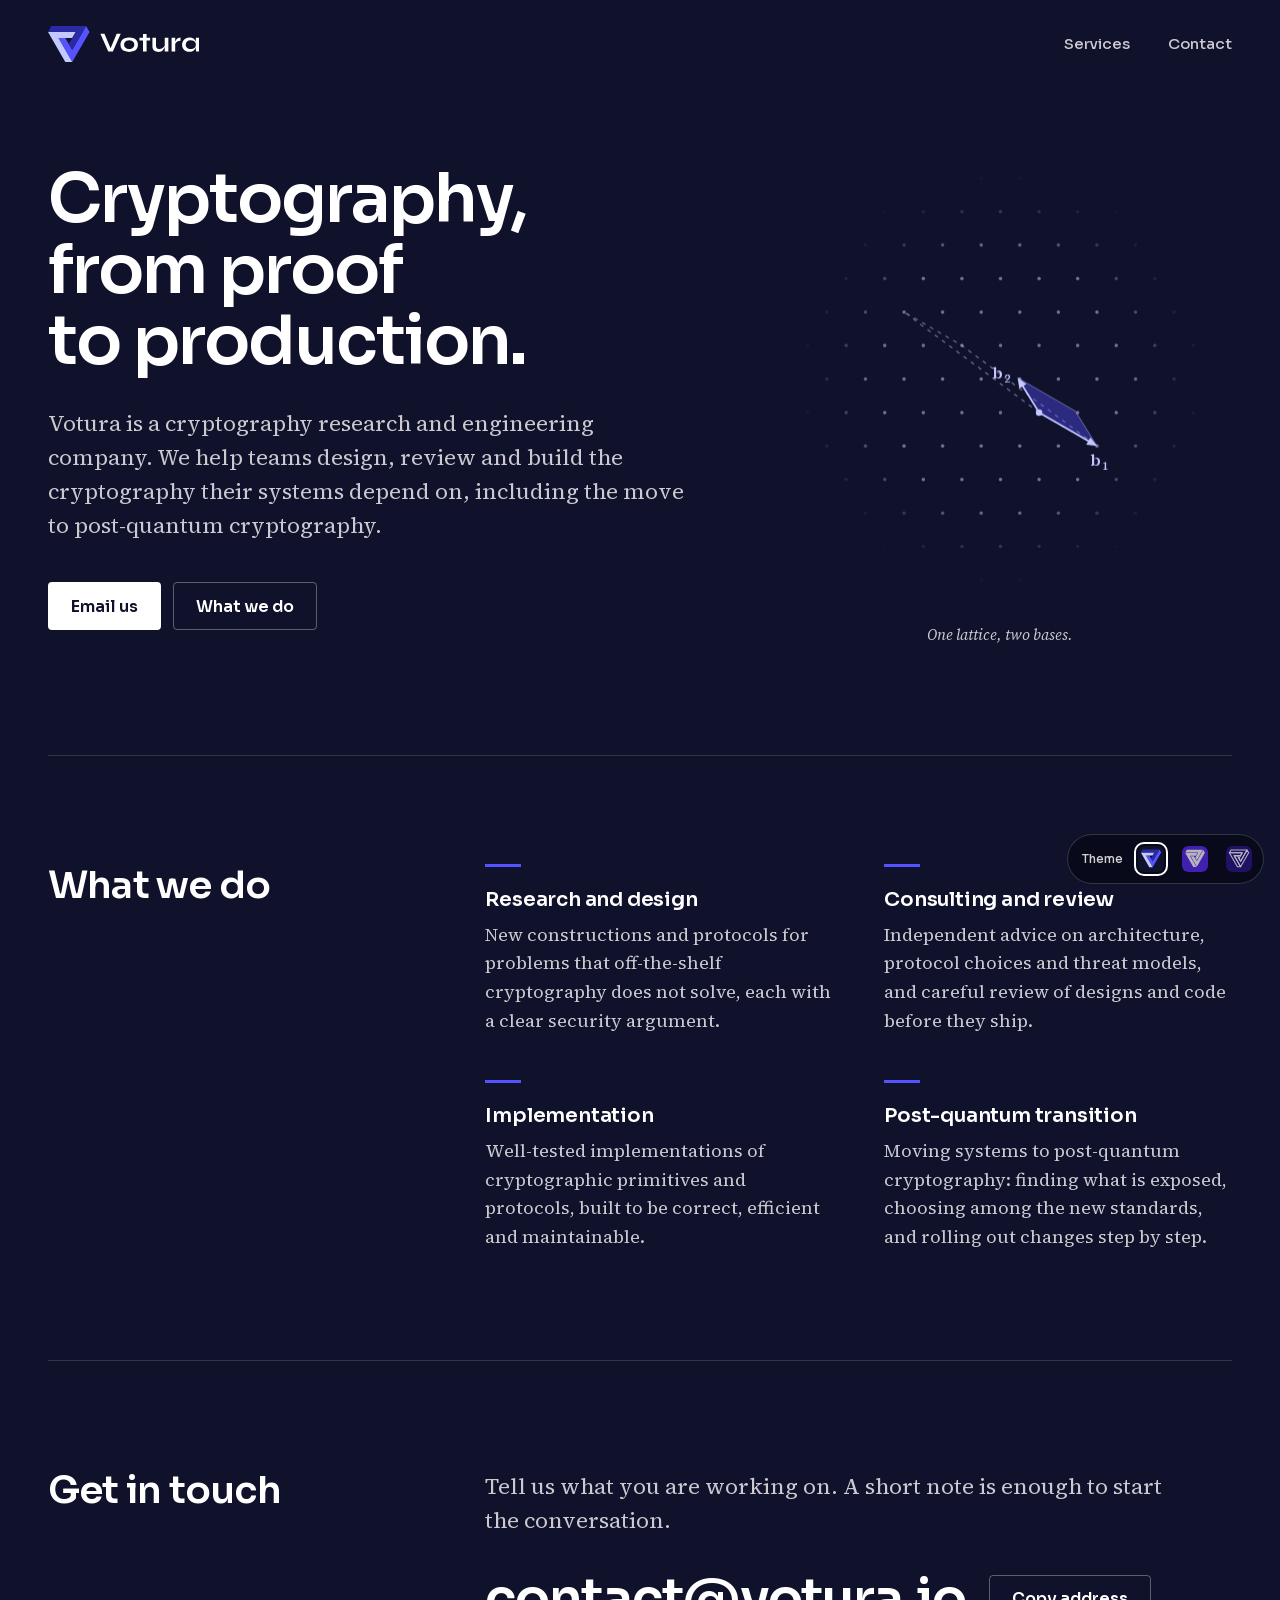
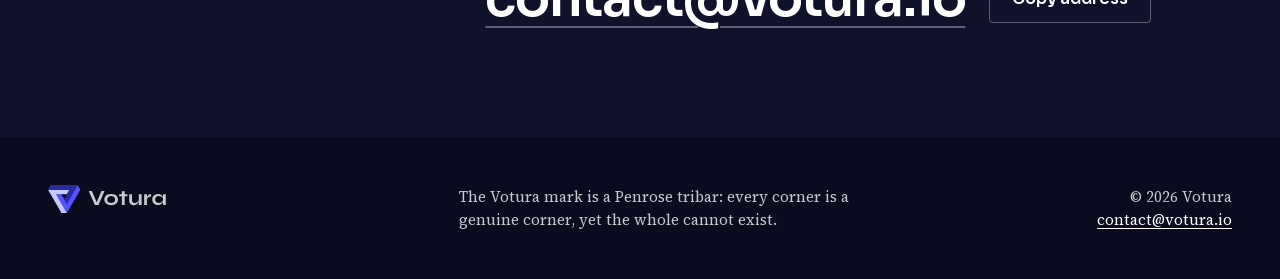
==== public/index.html @ b7c40e8f "Add the Votura website Static single-page site for votura.io: plain HTML, CSS and JavaScript with no" ====
<!doctype html>
<html lang="en" data-brand="tribar">
<head>
  <meta charset="utf-8">
  <meta name="viewport" content="width=device-width, initial-scale=1">
  <title>Votura | Cryptography research, consulting and engineering</title>
  <meta name="description" content="Votura is a cryptography research and engineering company. We help teams design, review and build the cryptography their systems depend on, including the move to post-quantum cryptography.">
  <link rel="canonical" href="https://votura.io/">
  <meta name="theme-color" content="#10112B">
  <meta name="color-scheme" content="dark">

  <link rel="icon" href="favicon.ico" sizes="32x32">
  <link rel="icon" href="favicon.svg" type="image/svg+xml">
  <link rel="apple-touch-icon" href="apple-touch-icon.png">
  <link rel="manifest" href="site.webmanifest">

  <link rel="preload" href="assets/fonts/sora-latin.woff2" as="font" type="font/woff2" crossorigin>
  <link rel="preload" href="assets/fonts/source-serif-4-latin.woff2" as="font" type="font/woff2" crossorigin>
  <link rel="stylesheet" href="assets/css/style.css">
  <noscript><link rel="stylesheet" href="assets/css/noscript.css"></noscript>
  <script src="assets/js/theme.js"></script>
  <script src="assets/js/main.js" defer></script>

  <meta property="og:type" content="website">
  <meta property="og:site_name" content="Votura">
  <meta property="og:url" content="https://votura.io/">
  <meta property="og:title" content="Votura: cryptography, from proof to production">
  <meta property="og:description" content="Votura is a cryptography research and engineering company. We help teams design, review and build the cryptography their systems depend on.">
  <meta property="og:image" content="https://votura.io/og-image.png">
  <meta property="og:image:width" content="1200">
  <meta property="og:image:height" content="630">
  <meta property="og:image:alt" content="The Votura logo and the line: Cryptography, from proof to production.">
  <meta name="twitter:card" content="summary_large_image">

  <script type="application/ld+json">
  {
    "@context": "https://schema.org",
    "@type": "Organization",
    "name": "Votura",
    "url": "https://votura.io/",
    "logo": "https://votura.io/icon-512.png",
    "email": "contact@votura.io",
    "description": "Cryptography research, consulting and engineering."
  }
  </script>
</head>
<body>
  <a class="skip-link" href="#main">Skip to content</a>

  <header class="site-header">
    <div class="wrap">
      <a class="brand" href="./" aria-label="Votura, home">
        <svg class="lockup" viewBox="4 4 841.56 200" aria-hidden="true"><g class="mark mark--blueprint" transform="translate(7.671 7.671) scale(2.22463)" fill="none" stroke="currentColor" stroke-width="3.3" stroke-linejoin="round" display="none"><path d="M100 14.43L58.33 86.6L25 28.87L41.67 28.87L58.33 57.74L91.67 0Z"/><path d="M58.33 86.6L41.67 86.6L0 14.43L66.67 14.43L58.33 28.87L25 28.87Z"/><path d="M91.67 0L58.33 57.74L50 43.3L66.67 14.43L0 14.43L8.33 0Z"/></g><g class="mark mark--monolith" transform="translate(4 4) scale(2.3094)" fill="currentColor" display="none"><path d="M98.61 15.62L59.02 84.2L29.13 32.43L44.39 32.43L59.02 57.77L90.98 2.4Z"/><path d="M56.94 85.4L41.68 85.4L2.08 16.82L61.86 16.82L54.23 30.03L24.97 30.03Z"/><path d="M88.91 1.2L59.02 52.97L51.39 39.75L66.01 14.42L2.08 14.42L9.71 1.2Z"/></g><g class="mark mark--tribar" transform="translate(4 4) scale(2.3094)"><path class="t1" fill="#5552FF" d="M100 14.43L58.33 86.6L25 28.87L41.67 28.87L58.33 57.74L91.67 0Z"/><path class="t2" fill="#C3C8FF" d="M58.33 86.6L41.67 86.6L0 14.43L66.67 14.43L58.33 28.87L25 28.87Z"/><path class="t3" fill="#2B2AA6" d="M91.67 0L58.33 57.74L50 43.3L66.67 14.43L0 14.43L8.33 0Z"/></g><path class="wordmark" transform="translate(291.863 146)" fill="currentColor" d="M47.08 0 3.08 -99.54H25.69L63.38 -9.69H56.31L93.85 -99.54H116.15L72.62 0ZM163.38 1.85Q148.92 1.85 137.92 -2.77Q126.92 -7.38 120.77 -16.23Q114.62 -25.08 114.62 -38Q114.62 -50.92 120.77 -59.92Q126.92 -68.92 137.92 -73.54Q148.92 -78.15 163.38 -78.15Q177.85 -78.15 188.69 -73.54Q199.54 -68.92 205.69 -59.92Q211.85 -50.92 211.85 -38Q211.85 -25.08 205.69 -16.23Q199.54 -7.38 188.69 -2.77Q177.85 1.85 163.38 1.85ZM163.38 -13.54Q171.38 -13.54 177.77 -16.38Q184.15 -19.23 187.85 -24.69Q191.54 -30.15 191.54 -38Q191.54 -45.85 187.85 -51.46Q184.15 -57.08 177.85 -60Q171.54 -62.92 163.38 -62.92Q155.38 -62.92 148.92 -60Q142.46 -57.08 138.69 -51.54Q134.92 -46 134.92 -38Q134.92 -30.15 138.62 -24.69Q142.31 -19.23 148.77 -16.38Q155.23 -13.54 163.38 -13.54ZM220.15 -76.46H279.54V-60.92H220.15ZM239.85 -97.38H259.85V0H239.85ZM380.77 0H360.77V-76.46H380.77ZM361.85 -36.77 362 -31.54Q361.69 -29.38 360.46 -25.31Q359.23 -21.23 356.69 -16.62Q354.15 -12 350.15 -7.77Q346.15 -3.54 340.31 -0.85Q334.46 1.85 326.46 1.85Q320.15 1.85 314.08 0.31Q308 -1.23 303.08 -4.85Q298.15 -8.46 295.23 -14.62Q292.31 -20.77 292.31 -30.15V-76.46H312.31V-33.54Q312.31 -26.15 314.69 -21.92Q317.08 -17.69 321.69 -16Q326.31 -14.31 332.62 -14.31Q340.92 -14.31 346.92 -17.92Q352.92 -21.54 356.69 -26.77Q360.46 -32 361.85 -36.77ZM398.92 -76.46H418.92V0H398.92ZM448.31 -60Q439.69 -60 433.38 -56.69Q427.08 -53.38 423.23 -48.62Q419.38 -43.85 417.85 -39.38L417.69 -47.85Q417.85 -49.69 418.92 -53.31Q420 -56.92 422.15 -61.15Q424.31 -65.38 427.85 -69.31Q431.38 -73.23 436.46 -75.69Q441.54 -78.15 448.31 -78.15ZM497.85 1.69Q486.46 1.69 477.15 -3.31Q467.85 -8.31 462.38 -17.31Q456.92 -26.31 456.92 -38.15Q456.92 -50.31 462.46 -59.23Q468 -68.15 477.46 -73.15Q486.92 -78.15 498.92 -78.15Q512.15 -78.15 520.23 -72.85Q528.31 -67.54 532 -58.46Q535.69 -49.38 535.69 -38.15Q535.69 -31.38 533.54 -24.38Q531.38 -17.38 526.92 -11.46Q522.46 -5.54 515.23 -1.92Q508 1.69 497.85 1.69ZM504.31 -13.69Q513.38 -13.69 520 -16.77Q526.62 -19.85 530.15 -25.38Q533.69 -30.92 533.69 -38.15Q533.69 -46 530.08 -51.46Q526.46 -56.92 519.92 -59.77Q513.38 -62.62 504.31 -62.62Q491.54 -62.62 484.46 -55.92Q477.38 -49.23 477.38 -38.15Q477.38 -30.77 480.77 -25.31Q484.15 -19.85 490.23 -16.77Q496.31 -13.69 504.31 -13.69ZM533.69 -76.46H553.69V0H535.08Q535.08 0 534.69 -3Q534.31 -6 534 -10.62Q533.69 -15.23 533.69 -19.69Z"/></svg>
      </a>
      <nav class="site-nav" aria-label="Main">
        <ul>
          <li class="optional"><a href="#services">Services</a></li>
          <li><a href="#contact">Contact</a></li>
        </ul>
      </nav>
    </div>
  </header>

  <main id="main">
    <section class="hero" aria-labelledby="hero-title">
      <div class="wrap">
        <div class="hero-copy">
          <h1 id="hero-title">Cryptography, from proof to production.</h1>
          <p class="lead">Votura is a cryptography research and engineering company. We help teams design, review and build the cryptography their systems depend on, including the move to post-quantum cryptography.</p>
          <p class="actions">
            <a class="button button-solid" href="mailto:contact@votura.io">Email us</a>
            <a class="button button-outline" href="#services">What we do</a>
          </p>
        </div>

        <figure class="lattice-figure">
          <div class="lattice-frame">
            <canvas id="lattice" width="480" height="480" role="img" aria-label="A field of lattice points. A long, skewed pair of basis vectors is reduced step by step to a short pair that generates the same lattice."></canvas>
          </div>
          <figcaption>One lattice, two bases.</figcaption>
        </figure>
      </div>
    </section>

    <section class="section" id="services" aria-labelledby="services-title">
      <div class="wrap">
        <h2 id="services-title">What we do</h2>
        <ul class="card-list">
          <li>
            <h3>Research and design</h3>
            <p>New constructions and protocols for problems that off-the-shelf cryptography does not solve, each with a clear security argument.</p>
          </li>
          <li>
            <h3>Consulting and review</h3>
            <p>Independent advice on architecture, protocol choices and threat models, and careful review of designs and code before they ship.</p>
          </li>
          <li>
            <h3>Implementation</h3>
            <p>Well-tested implementations of cryptographic primitives and protocols, built to be correct, efficient and maintainable.</p>
          </li>
          <li>
            <h3>Post-quantum transition</h3>
            <p>Moving systems to post-quantum cryptography: finding what is exposed, choosing among the new standards, and rolling out changes step by step.</p>
          </li>
        </ul>
      </div>
    </section>

    <section class="section" id="contact" aria-labelledby="contact-title">
      <div class="wrap">
        <h2 id="contact-title">Get in touch</h2>
        <div>
          <p class="contact-lead">Tell us what you are working on. A short note is enough to start the conversation.</p>
          <p class="contact-line">
            <a class="email" href="mailto:contact@votura.io">contact@votura.io</a>
            <button type="button" class="button button-outline copy" data-copy="contact@votura.io" hidden>Copy address</button>
          </p>
          <p class="visually-hidden" role="status" data-copy-status></p>
        </div>
      </div>
    </section>
  </main>

  <footer class="site-footer">
    <div class="wrap">
      <a class="brand" href="#top" aria-label="Votura, back to top">
        <svg class="lockup" viewBox="4 4 841.56 200" aria-hidden="true"><g class="mark mark--blueprint" transform="translate(7.671 7.671) scale(2.22463)" fill="none" stroke="currentColor" stroke-width="3.3" stroke-linejoin="round" display="none"><path d="M100 14.43L58.33 86.6L25 28.87L41.67 28.87L58.33 57.74L91.67 0Z"/><path d="M58.33 86.6L41.67 86.6L0 14.43L66.67 14.43L58.33 28.87L25 28.87Z"/><path d="M91.67 0L58.33 57.74L50 43.3L66.67 14.43L0 14.43L8.33 0Z"/></g><g class="mark mark--monolith" transform="translate(4 4) scale(2.3094)" fill="currentColor" display="none"><path d="M98.61 15.62L59.02 84.2L29.13 32.43L44.39 32.43L59.02 57.77L90.98 2.4Z"/><path d="M56.94 85.4L41.68 85.4L2.08 16.82L61.86 16.82L54.23 30.03L24.97 30.03Z"/><path d="M88.91 1.2L59.02 52.97L51.39 39.75L66.01 14.42L2.08 14.42L9.71 1.2Z"/></g><g class="mark mark--tribar" transform="translate(4 4) scale(2.3094)"><path class="t1" fill="#5552FF" d="M100 14.43L58.33 86.6L25 28.87L41.67 28.87L58.33 57.74L91.67 0Z"/><path class="t2" fill="#C3C8FF" d="M58.33 86.6L41.67 86.6L0 14.43L66.67 14.43L58.33 28.87L25 28.87Z"/><path class="t3" fill="#2B2AA6" d="M91.67 0L58.33 57.74L50 43.3L66.67 14.43L0 14.43L8.33 0Z"/></g><path class="wordmark" transform="translate(291.863 146)" fill="currentColor" d="M47.08 0 3.08 -99.54H25.69L63.38 -9.69H56.31L93.85 -99.54H116.15L72.62 0ZM163.38 1.85Q148.92 1.85 137.92 -2.77Q126.92 -7.38 120.77 -16.23Q114.62 -25.08 114.62 -38Q114.62 -50.92 120.77 -59.92Q126.92 -68.92 137.92 -73.54Q148.92 -78.15 163.38 -78.15Q177.85 -78.15 188.69 -73.54Q199.54 -68.92 205.69 -59.92Q211.85 -50.92 211.85 -38Q211.85 -25.08 205.69 -16.23Q199.54 -7.38 188.69 -2.77Q177.85 1.85 163.38 1.85ZM163.38 -13.54Q171.38 -13.54 177.77 -16.38Q184.15 -19.23 187.85 -24.69Q191.54 -30.15 191.54 -38Q191.54 -45.85 187.85 -51.46Q184.15 -57.08 177.85 -60Q171.54 -62.92 163.38 -62.92Q155.38 -62.92 148.92 -60Q142.46 -57.08 138.69 -51.54Q134.92 -46 134.92 -38Q134.92 -30.15 138.62 -24.69Q142.31 -19.23 148.77 -16.38Q155.23 -13.54 163.38 -13.54ZM220.15 -76.46H279.54V-60.92H220.15ZM239.85 -97.38H259.85V0H239.85ZM380.77 0H360.77V-76.46H380.77ZM361.85 -36.77 362 -31.54Q361.69 -29.38 360.46 -25.31Q359.23 -21.23 356.69 -16.62Q354.15 -12 350.15 -7.77Q346.15 -3.54 340.31 -0.85Q334.46 1.85 326.46 1.85Q320.15 1.85 314.08 0.31Q308 -1.23 303.08 -4.85Q298.15 -8.46 295.23 -14.62Q292.31 -20.77 292.31 -30.15V-76.46H312.31V-33.54Q312.31 -26.15 314.69 -21.92Q317.08 -17.69 321.69 -16Q326.31 -14.31 332.62 -14.31Q340.92 -14.31 346.92 -17.92Q352.92 -21.54 356.69 -26.77Q360.46 -32 361.85 -36.77ZM398.92 -76.46H418.92V0H398.92ZM448.31 -60Q439.69 -60 433.38 -56.69Q427.08 -53.38 423.23 -48.62Q419.38 -43.85 417.85 -39.38L417.69 -47.85Q417.85 -49.69 418.92 -53.31Q420 -56.92 422.15 -61.15Q424.31 -65.38 427.85 -69.31Q431.38 -73.23 436.46 -75.69Q441.54 -78.15 448.31 -78.15ZM497.85 1.69Q486.46 1.69 477.15 -3.31Q467.85 -8.31 462.38 -17.31Q456.92 -26.31 456.92 -38.15Q456.92 -50.31 462.46 -59.23Q468 -68.15 477.46 -73.15Q486.92 -78.15 498.92 -78.15Q512.15 -78.15 520.23 -72.85Q528.31 -67.54 532 -58.46Q535.69 -49.38 535.69 -38.15Q535.69 -31.38 533.54 -24.38Q531.38 -17.38 526.92 -11.46Q522.46 -5.54 515.23 -1.92Q508 1.69 497.85 1.69ZM504.31 -13.69Q513.38 -13.69 520 -16.77Q526.62 -19.85 530.15 -25.38Q533.69 -30.92 533.69 -38.15Q533.69 -46 530.08 -51.46Q526.46 -56.92 519.92 -59.77Q513.38 -62.62 504.31 -62.62Q491.54 -62.62 484.46 -55.92Q477.38 -49.23 477.38 -38.15Q477.38 -30.77 480.77 -25.31Q484.15 -19.85 490.23 -16.77Q496.31 -13.69 504.31 -13.69ZM533.69 -76.46H553.69V0H535.08Q535.08 0 534.69 -3Q534.31 -6 534 -10.62Q533.69 -15.23 533.69 -19.69Z"/></svg>
      </a>
      <p>The Votura mark is a Penrose tribar: every corner is a genuine corner, yet the whole cannot exist.</p>
      <p class="footer-meta">© <span data-year>2026</span> Votura<br><a href="mailto:contact@votura.io">contact@votura.io</a></p>
    </div>
  </footer>

  <!-- Theme switcher: delete this block once the logo is final (see README). -->
  <div class="theme-switcher" role="group" aria-labelledby="theme-label" data-theme-switcher hidden>
    <span class="theme-label" id="theme-label">Theme</span>
    <button type="button" data-theme="tribar" aria-pressed="true" title="Tribar"><img src="assets/img/themes/tribar.svg" alt="" width="28" height="28"><span class="visually-hidden">Tribar</span></button>
    <button type="button" data-theme="monolith" aria-pressed="false" title="Monolith"><img src="assets/img/themes/monolith.svg" alt="" width="28" height="28"><span class="visually-hidden">Monolith</span></button>
    <button type="button" data-theme="blueprint" aria-pressed="false" title="Blueprint"><img src="assets/img/themes/blueprint.svg" alt="" width="28" height="28"><span class="visually-hidden">Blueprint</span></button>
  </div>
</body>
</html>
---- public/assets/css/style.css ----
/* ==========================================================================
   Votura: site styles

   The theme comes from data-brand on <html>: "tribar" (default), "monolith"
   or "blueprint". A theme swaps the logo mark and the color tokens below;
   layout and type are shared.
   ========================================================================== */

/* Fonts: self-hosted, SIL Open Font License 1.1 (see assets/fonts/OFL-*.txt) */
@font-face {
  font-family: "Sora";
  font-style: normal;
  font-weight: 100 800;
  font-display: swap;
  src: url("../fonts/sora-latin.woff2") format("woff2");
  unicode-range: U+0000-00FF, U+0131, U+0152-0153, U+02BB-02BC, U+02C6, U+02DA, U+02DC, U+0304, U+0308, U+0329, U+2000-206F, U+20AC, U+2122, U+2191, U+2193, U+2212, U+2215, U+FEFF, U+FFFD;
}
@font-face {
  font-family: "Sora";
  font-style: normal;
  font-weight: 100 800;
  font-display: swap;
  src: url("../fonts/sora-latin-ext.woff2") format("woff2");
  unicode-range: U+0100-02BA, U+02BD-02C5, U+02C7-02CC, U+02CE-02D7, U+02DD-02FF, U+0304, U+0308, U+0329, U+1D00-1DBF, U+1E00-1E9F, U+1EF2-1EFF, U+2020, U+20A0-20AB, U+20AD-20C4, U+2113, U+2C60-2C7F, U+A720-A7FF;
}
@font-face {
  font-family: "Source Serif 4";
  font-style: normal;
  font-weight: 400 600;
  font-display: swap;
  src: url("../fonts/source-serif-4-latin.woff2") format("woff2");
  unicode-range: U+0000-00FF, U+0131, U+0152-0153, U+02BB-02BC, U+02C6, U+02DA, U+02DC, U+0304, U+0308, U+0329, U+2000-206F, U+20AC, U+2122, U+2191, U+2193, U+2212, U+2215, U+FEFF, U+FFFD;
}
@font-face {
  font-family: "Source Serif 4";
  font-style: normal;
  font-weight: 400 600;
  font-display: swap;
  src: url("../fonts/source-serif-4-latin-ext.woff2") format("woff2");
  unicode-range: U+0100-02BA, U+02BD-02C5, U+02C7-02CC, U+02CE-02D7, U+02DD-02FF, U+0304, U+0308, U+0329, U+1D00-1DBF, U+1E00-1E9F, U+1EF2-1EFF, U+2020, U+20A0-20AB, U+20AD-20C4, U+2113, U+2C60-2C7F, U+A720-A7FF;
}
@font-face {
  font-family: "Source Serif 4";
  font-style: italic;
  font-weight: 400;
  font-display: swap;
  src: url("../fonts/source-serif-4-italic-latin.woff2") format("woff2");
  unicode-range: U+0000-00FF, U+0131, U+0152-0153, U+02BB-02BC, U+02C6, U+02DA, U+02DC, U+0304, U+0308, U+0329, U+2000-206F, U+20AC, U+2122, U+2191, U+2193, U+2212, U+2215, U+FEFF, U+FFFD;
}
@font-face {
  font-family: "Source Serif 4";
  font-style: italic;
  font-weight: 400;
  font-display: swap;
  src: url("../fonts/source-serif-4-italic-latin-ext.woff2") format("woff2");
  unicode-range: U+0100-02BA, U+02BD-02C5, U+02C7-02CC, U+02CE-02D7, U+02DD-02FF, U+0304, U+0308, U+0329, U+1D00-1DBF, U+1E00-1E9F, U+1EF2-1EFF, U+2020, U+20A0-20AB, U+20AD-20C4, U+2113, U+2C60-2C7F, U+A720-A7FF;
}

/* --------------------------------------------------------------------------
   Tokens
   -------------------------------------------------------------------------- */

/* Tribar (logo B): three-tone mark on midnight blue. The default theme. */
:root {
  --field: #10112B;
  --field-deep: #0A0B1E;
  --on-field: #FFFFFF;
  --on-field-muted: rgb(255 255 255 / 0.78);
  --rule: rgb(255 255 255 / 0.14);
  --control-line: rgb(255 255 255 / 0.32);
  --accent: #5552FF;
  --highlight: #C3C8FF;

  --tri-1: #5552FF;
  --tri-2: #C3C8FF;
  --tri-3: #2B2AA6;

  /* Figure colors, read by main.js */
  --fig-point: rgb(195 200 255 / 0.55);
  --fig-vector: #C3C8FF;
  --fig-fill: rgb(85 82 255 / 0.4);
  --fig-ghost: rgb(195 200 255 / 0.5);

  --font-display: "Sora", ui-sans-serif, system-ui, -apple-system, "Segoe UI", sans-serif;
  --font-text: "Source Serif 4", ui-serif, Georgia, Cambria, "Times New Roman", serif;

  --wrap: 75rem;
  --gutter: clamp(1rem, 4vw, 3rem);
  --section-space: clamp(4rem, 2.75rem + 5vw, 7rem);
  --radius: 4px;
}

/* Monolith (logo D): solid white mark on violet. */
:root[data-brand="monolith"] {
  --field: #5A2BF0;
  --field-deep: #4520C9;
  --on-field-muted: rgb(255 255 255 / 0.88);
  --rule: rgb(255 255 255 / 0.24);
  --control-line: rgb(255 255 255 / 0.5);
  --accent: #FFFFFF;
  --highlight: #DCD1FF;
  --fig-point: rgb(255 255 255 / 0.6);
  --fig-vector: #FFFFFF;
  --fig-fill: rgb(255 255 255 / 0.2);
  --fig-ghost: rgb(255 255 255 / 0.6);
}

/* Blueprint (logo E): white line mark on deep indigo. */
:root[data-brand="blueprint"] {
  --field: #2B1585;
  --field-deep: #1F0F66;
  --on-field-muted: rgb(255 255 255 / 0.8);
  --rule: rgb(255 255 255 / 0.16);
  --control-line: rgb(255 255 255 / 0.34);
  --accent: #B9A8FF;
  --highlight: #B9A8FF;
  --fig-point: rgb(255 255 255 / 0.55);
  --fig-vector: #FFFFFF;
  --fig-fill: rgb(185 168 255 / 0.26);
  --fig-ghost: rgb(255 255 255 / 0.5);
}

/* --------------------------------------------------------------------------
   Base
   -------------------------------------------------------------------------- */

*,
*::before,
*::after {
  box-sizing: border-box;
}

html {
  background: var(--field);
  -webkit-text-size-adjust: 100%;
  text-size-adjust: 100%;
}

@media (prefers-reduced-motion: no-preference) {
  html {
    scroll-behavior: smooth;
  }
}

body {
  margin: 0;
  background: var(--field);
  color: var(--on-field);
  font-family: var(--font-text);
  font-size: 1.125rem;
  line-height: 1.6;
  font-kerning: normal;
  text-rendering: optimizeLegibility;
  -webkit-font-smoothing: antialiased;
  -moz-osx-font-smoothing: grayscale;
  transition: background-color 250ms ease;
}

svg,
canvas,
img {
  display: block;
  max-width: 100%;
}

a {
  color: var(--on-field);
  text-decoration-thickness: 1px;
  text-underline-offset: 0.18em;
}

a:hover {
  text-decoration-thickness: 2px;
}

::selection {
  background: var(--highlight);
  color: var(--field);
}

:focus-visible {
  outline: 2px solid var(--on-field);
  outline-offset: 3px;
}

.wrap {
  width: min(100% - 2 * var(--gutter), var(--wrap));
  margin-inline: auto;
}

.visually-hidden {
  position: absolute !important;
  width: 1px;
  height: 1px;
  margin: -1px;
  padding: 0;
  overflow: hidden;
  clip-path: inset(50%);
  white-space: nowrap;
  border: 0;
}

.skip-link {
  position: absolute;
  top: 0.75rem;
  left: var(--gutter);
  z-index: 30;
  padding: 0.625rem 1rem;
  border-radius: var(--radius);
  background: var(--on-field);
  color: var(--field);
  font-family: var(--font-display);
  font-size: 0.9375rem;
  font-weight: 600;
  transform: translateY(-200%);
}

.skip-link:focus {
  transform: none;
}

/* --------------------------------------------------------------------------
   Logo lockup (inline SVG with all three marks; CSS shows the active one)
   -------------------------------------------------------------------------- */

.lockup .mark {
  display: none;
}

:root:not([data-brand]) .lockup .mark--tribar,
:root[data-brand="tribar"] .lockup .mark--tribar,
:root[data-brand="monolith"] .lockup .mark--monolith,
:root[data-brand="blueprint"] .lockup .mark--blueprint {
  display: inline;
}

.mark--blueprint path {
  fill: none;
  stroke: currentColor;
  stroke-width: 3.3;
  stroke-linejoin: round;
}

.mark--monolith path,
.lockup .wordmark {
  fill: currentColor;
}

.mark--tribar .t1 { fill: var(--tri-1); }
.mark--tribar .t2 { fill: var(--tri-2); }
.mark--tribar .t3 { fill: var(--tri-3); }

/* --------------------------------------------------------------------------
   Header
   -------------------------------------------------------------------------- */

.site-header .wrap {
  display: flex;
  align-items: center;
  justify-content: space-between;
  gap: 1.5rem;
  min-height: 5.5rem;
}

.brand {
  display: inline-flex;
  padding-block: 0.5rem;
  border-radius: var(--radius);
  color: inherit;
}

.brand .lockup {
  width: auto;
  height: 2.25rem;
}

.site-nav ul {
  display: flex;
  gap: clamp(1.25rem, 3vw, 2.5rem);
  margin: 0;
  padding: 0;
  list-style: none;
}

.site-nav a {
  display: inline-block;
  padding-block: 0.75rem;
  color: var(--on-field-muted);
  font-family: var(--font-display);
  font-size: 0.9375rem;
  font-weight: 500;
  text-decoration: none;
}

.site-nav a:hover {
  color: var(--on-field);
  text-decoration: underline;
  text-decoration-thickness: 1px;
  text-underline-offset: 0.45em;
}

@media (max-width: 40rem) {
  .brand .lockup {
    height: 2rem;
  }
  .site-nav .optional {
    display: none;
  }
}

/* --------------------------------------------------------------------------
   Hero
   -------------------------------------------------------------------------- */

.hero {
  padding-block: clamp(1.5rem, 0.5rem + 4vw, 4rem) var(--section-space);
}

.hero .wrap {
  display: grid;
  gap: clamp(3rem, 6vw, 4.5rem);
  align-items: center;
}

@media (min-width: 60rem) {
  .hero .wrap {
    grid-template-columns: minmax(0, 7fr) minmax(0, 5fr);
  }
}

.hero h1 {
  margin: 0;
  font-family: var(--font-display);
  font-size: clamp(2.5rem, 1.5rem + 3.7vw, 4.25rem);
  font-weight: 600;
  line-height: 1.05;
  letter-spacing: -0.03em;
  text-wrap: balance;
}

.lead {
  max-width: 33em;
  margin: 1.75rem 0 0;
  color: var(--on-field-muted);
  font-size: clamp(1.1875rem, 1.1rem + 0.35vw, 1.375rem);
  line-height: 1.55;
  text-wrap: pretty;
}

.actions {
  display: flex;
  flex-wrap: wrap;
  gap: 0.75rem;
  margin: 2.5rem 0 0;
}

.button {
  display: inline-flex;
  align-items: center;
  justify-content: center;
  min-height: 3rem;
  padding: 0.75rem 1.375rem;
  border: 1px solid transparent;
  border-radius: var(--radius);
  font-family: var(--font-display);
  font-size: 1rem;
  font-weight: 600;
  line-height: 1.2;
  text-decoration: none;
  cursor: pointer;
  transition: background-color 150ms ease, border-color 150ms ease;
}

.button-solid {
  background: var(--on-field);
  color: var(--field);
}

.button-solid:hover {
  background: var(--highlight);
}

.button-outline {
  border-color: var(--control-line);
  background: transparent;
  color: var(--on-field);
}

.button-outline:hover {
  border-color: var(--on-field);
}

/* The lattice figure */
.lattice-figure {
  margin: 0;
}

.lattice-frame {
  position: relative;
  width: 100%;
  max-width: 30rem;
  aspect-ratio: 1 / 1;
  margin-inline: auto;
}

.lattice-frame canvas {
  position: absolute;
  inset: 0;
  width: 100%;
  height: 100%;
}

.lattice-figure figcaption {
  max-width: 30rem;
  margin: 0.75rem auto 0;
  color: var(--on-field-muted);
  font-size: 0.9375rem;
  font-style: italic;
  text-align: center;
}

/* --------------------------------------------------------------------------
   Sections
   -------------------------------------------------------------------------- */

.section {
  padding-bottom: var(--section-space);
}

.section .wrap {
  display: grid;
  gap: 2rem clamp(2rem, 5vw, 4rem);
  padding-top: var(--section-space);
  border-top: 1px solid var(--rule);
}

@media (min-width: 60rem) {
  .section .wrap {
    grid-template-columns: minmax(0, 4fr) minmax(0, 8fr);
  }
}

.section h2 {
  margin: 0;
  font-family: var(--font-display);
  font-size: clamp(1.75rem, 1.35rem + 1.4vw, 2.375rem);
  font-weight: 600;
  line-height: 1.12;
  letter-spacing: -0.02em;
  text-wrap: balance;
}

.card-list {
  display: grid;
  gap: 2.75rem clamp(2rem, 4vw, 3.5rem);
  margin: 0;
  padding: 0;
  list-style: none;
}

@media (min-width: 40rem) {
  .card-list {
    grid-template-columns: repeat(2, minmax(0, 1fr));
  }
}

.card-list li::before {
  content: "";
  display: block;
  width: 2.25rem;
  height: 3px;
  margin-bottom: 1.25rem;
  background: var(--accent);
}

.card-list h3 {
  margin: 0 0 0.5rem;
  font-family: var(--font-display);
  font-size: 1.25rem;
  font-weight: 600;
  line-height: 1.3;
  letter-spacing: -0.01em;
}

.card-list p {
  margin: 0;
  color: var(--on-field-muted);
  text-wrap: pretty;
}

/* Contact */
.contact-lead {
  max-width: 32em;
  margin: 0;
  color: var(--on-field-muted);
  font-size: clamp(1.1875rem, 1.1rem + 0.35vw, 1.375rem);
  line-height: 1.55;
  text-wrap: pretty;
}

.contact-line {
  display: flex;
  flex-wrap: wrap;
  align-items: center;
  gap: 1rem 1.5rem;
  margin: 2rem 0 0;
}

.email {
  color: var(--on-field);
  font-family: var(--font-display);
  font-size: clamp(1.625rem, 0.85rem + 3.6vw, 3.25rem);
  font-weight: 600;
  line-height: 1.15;
  letter-spacing: -0.025em;
  text-decoration: underline;
  text-decoration-color: var(--control-line);
  text-decoration-thickness: 2px;
  text-underline-offset: 0.2em;
  overflow-wrap: anywhere;
}

.email:hover {
  text-decoration-color: currentColor;
  text-decoration-thickness: 2px;
}

.copy {
  min-width: 9.5rem;
}

.copy[hidden] {
  display: none;
}

/* --------------------------------------------------------------------------
   Footer
   -------------------------------------------------------------------------- */

.site-footer {
  padding-block: 3rem;
  background: var(--field-deep);
  color: var(--on-field-muted);
  font-size: 0.9375rem;
  line-height: 1.55;
  transition: background-color 250ms ease;
}

.site-footer .wrap {
  display: grid;
  gap: 1.5rem 3rem;
  align-items: start;
}

@media (min-width: 60rem) {
  .site-footer .wrap {
    grid-template-columns: minmax(0, 4fr) minmax(0, 5fr) minmax(0, 3fr);
  }
}

.site-footer .brand {
  padding-block: 0;
}

.site-footer .lockup {
  width: auto;
  height: 1.75rem;
}

.site-footer p {
  max-width: 30em;
  margin: 0;
}

@media (min-width: 60rem) {
  .footer-meta {
    justify-self: end;
    text-align: right;
  }
}

@media (max-width: 40rem) {
  .site-footer {
    padding-bottom: 6rem; /* room for the theme switcher */
  }
}

/* --------------------------------------------------------------------------
   Theme switcher (bottom-right corner)
   -------------------------------------------------------------------------- */

.theme-switcher {
  position: fixed;
  right: max(1rem, env(safe-area-inset-right));
  bottom: max(1rem, env(safe-area-inset-bottom));
  z-index: 20;
  display: flex;
  align-items: center;
  gap: 0.25rem;
  padding: 0.25rem 0.25rem 0.25rem 0.875rem;
  border: 1px solid rgb(255 255 255 / 0.18);
  border-radius: 999px;
  background: rgb(6 7 20 / 0.72);
  -webkit-backdrop-filter: blur(10px);
  backdrop-filter: blur(10px);
  color: rgb(255 255 255 / 0.82);
  font-family: var(--font-display);
  font-size: 0.75rem;
  font-weight: 500;
}

.theme-switcher[hidden] {
  display: none;
}

.theme-label {
  margin-right: 0.25rem;
}

.theme-switcher button {
  display: grid;
  place-items: center;
  width: 2.5rem;
  height: 2.5rem;
  padding: 0;
  border: 0;
  border-radius: 50%;
  background: none;
  cursor: pointer;
}

.theme-switcher img {
  width: 1.625rem;
  height: 1.625rem;
  border-radius: 0.375rem;
  opacity: 0.7;
  transition: opacity 150ms ease;
}

.theme-switcher button:hover img,
.theme-switcher button[aria-pressed="true"] img {
  opacity: 1;
}

.theme-switcher button[aria-pressed="true"] img {
  outline: 2px solid #FFFFFF;
  outline-offset: 2px;
}

.theme-switcher button:focus-visible {
  outline: 2px solid #FFFFFF;
  outline-offset: 0;
}

/* --------------------------------------------------------------------------
   404
   -------------------------------------------------------------------------- */

.not-found {
  padding-block: clamp(3rem, 2rem + 6vw, 7rem) clamp(5rem, 3rem + 8vw, 9rem);
}

.not-found .big-mark {
  width: clamp(6rem, 4rem + 8vw, 9rem);
  height: auto;
  margin-bottom: 2.5rem;
}

.not-found h1 {
  margin: 0;
  font-family: var(--font-display);
  font-size: clamp(2.25rem, 1.5rem + 3vw, 3.5rem);
  font-weight: 600;
  line-height: 1.08;
  letter-spacing: -0.03em;
}

.not-found p {
  max-width: 32em;
  margin: 1.25rem 0 0;
  color: var(--on-field-muted);
  font-size: 1.25rem;
  line-height: 1.55;
}

/* --------------------------------------------------------------------------
   Preferences and print
   -------------------------------------------------------------------------- */

@media (prefers-reduced-motion: reduce) {
  *,
  *::before,
  *::after {
    transition-duration: 0.01ms !important;
  }
}

@media print {
  html,
  body,
  .site-footer {
    background: none;
    color: #000;
  }
  .site-nav,
  .actions,
  .lattice-figure,
  .copy,
  .skip-link,
  .theme-switcher {
    display: none;
  }
  .lead,
  .contact-lead,
  .card-list p,
  .site-footer {
    color: #000;
  }
}
---- public/assets/css/noscript.css ----
/* Loaded only when JavaScript is off: a still of the lattice instead of the animation. */
.lattice-frame {
  background: url("../img/lattice.svg") center / contain no-repeat;
}
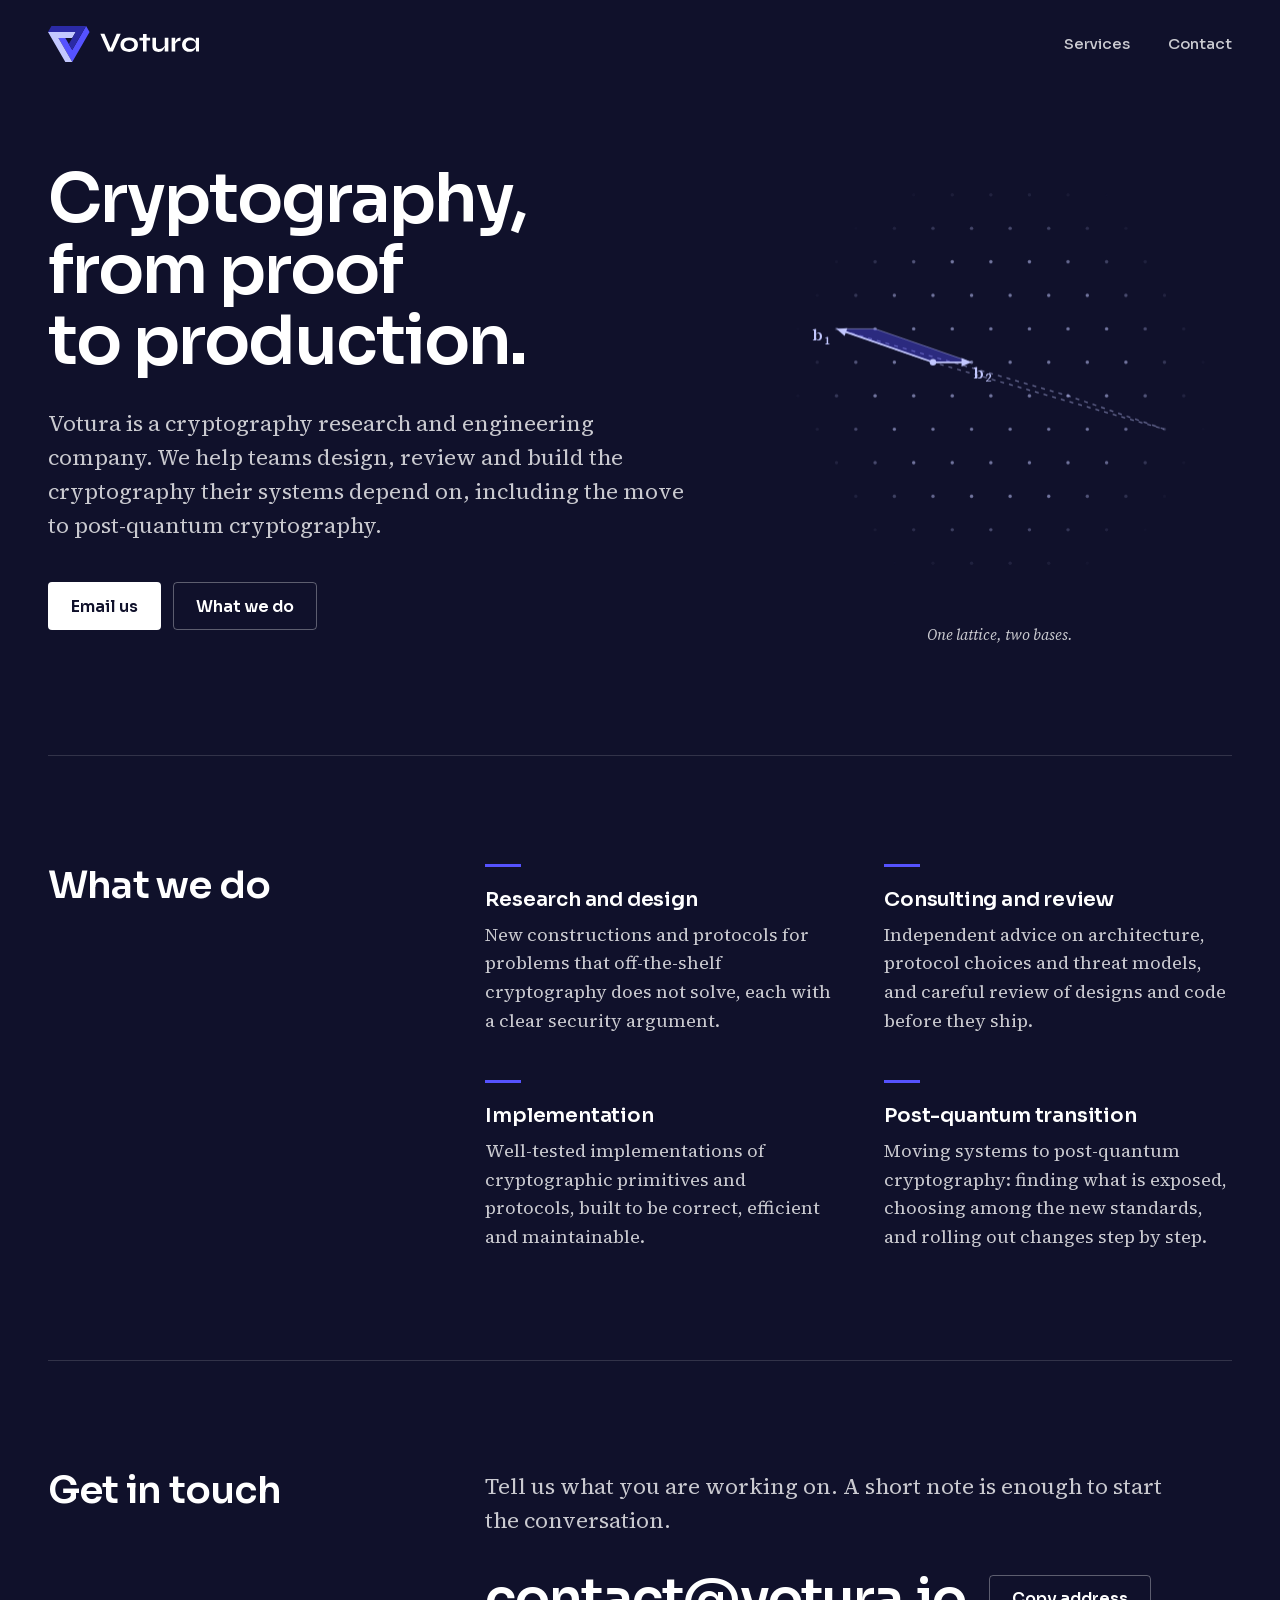
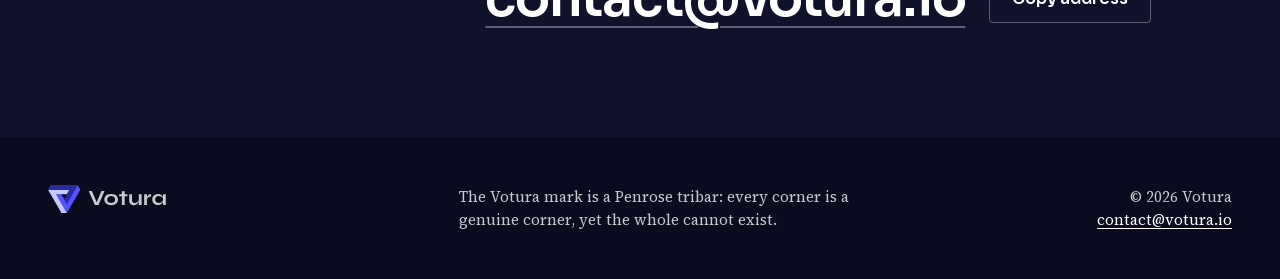
==== commit 7787bb79: "Use the Tribar logo only and remove the theme switcher Tribar is the chosen logo, so visitors no lon" ====
--- a/public/index.html
+++ b/public/index.html
@@ -18,7 +18,6 @@
   <link rel="preload" href="assets/fonts/source-serif-4-latin.woff2" as="font" type="font/woff2" crossorigin>
   <link rel="stylesheet" href="assets/css/style.css">
   <noscript><link rel="stylesheet" href="assets/css/noscript.css"></noscript>
-  <script src="assets/js/theme.js"></script>
   <script src="assets/js/main.js" defer></script>
 
   <meta property="og:type" content="website">
@@ -130,13 +129,5 @@
       <p class="footer-meta">© <span data-year>2026</span> Votura<br><a href="mailto:contact@votura.io">contact@votura.io</a></p>
     </div>
   </footer>
-
-  <!-- Theme switcher: delete this block once the logo is final (see README). -->
-  <div class="theme-switcher" role="group" aria-labelledby="theme-label" data-theme-switcher hidden>
-    <span class="theme-label" id="theme-label">Theme</span>
-    <button type="button" data-theme="tribar" aria-pressed="true" title="Tribar"><img src="assets/img/themes/tribar.svg" alt="" width="28" height="28"><span class="visually-hidden">Tribar</span></button>
-    <button type="button" data-theme="monolith" aria-pressed="false" title="Monolith"><img src="assets/img/themes/monolith.svg" alt="" width="28" height="28"><span class="visually-hidden">Monolith</span></button>
-    <button type="button" data-theme="blueprint" aria-pressed="false" title="Blueprint"><img src="assets/img/themes/blueprint.svg" alt="" width="28" height="28"><span class="visually-hidden">Blueprint</span></button>
-  </div>
 </body>
 </html>
--- a/public/assets/css/style.css
+++ b/public/assets/css/style.css
@@ -1,9 +1,10 @@
 /* ==========================================================================
    Votura: site styles
 
-   The theme comes from data-brand on <html>: "tribar" (default), "monolith"
-   or "blueprint". A theme swaps the logo mark and the color tokens below;
-   layout and type are shared.
+   The logo and palette come from data-brand on <html>. The site uses
+   "tribar"; "monolith" and "blueprint" are kept so scripts/set-brand.sh can
+   switch the whole site to another logo. A brand only swaps the logo mark and
+   the color tokens below; layout and type are shared.
    ========================================================================== */
 
 /* Fonts: self-hosted, SIL Open Font License 1.1 (see assets/fonts/OFL-*.txt) */
@@ -60,7 +61,7 @@
    Tokens
    -------------------------------------------------------------------------- */
 
-/* Tribar (logo B): three-tone mark on midnight blue. The default theme. */
+/* Tribar (logo B): three-tone mark on midnight blue. The site's logo. */
 :root {
   --field: #10112B;
   --field-deep: #0A0B1E;
@@ -579,79 +580,6 @@
   }
 }
 
-@media (max-width: 40rem) {
-  .site-footer {
-    padding-bottom: 6rem; /* room for the theme switcher */
-  }
-}
-
-/* --------------------------------------------------------------------------
-   Theme switcher (bottom-right corner)
-   -------------------------------------------------------------------------- */
-
-.theme-switcher {
-  position: fixed;
-  right: max(1rem, env(safe-area-inset-right));
-  bottom: max(1rem, env(safe-area-inset-bottom));
-  z-index: 20;
-  display: flex;
-  align-items: center;
-  gap: 0.25rem;
-  padding: 0.25rem 0.25rem 0.25rem 0.875rem;
-  border: 1px solid rgb(255 255 255 / 0.18);
-  border-radius: 999px;
-  background: rgb(6 7 20 / 0.72);
-  -webkit-backdrop-filter: blur(10px);
-  backdrop-filter: blur(10px);
-  color: rgb(255 255 255 / 0.82);
-  font-family: var(--font-display);
-  font-size: 0.75rem;
-  font-weight: 500;
-}
-
-.theme-switcher[hidden] {
-  display: none;
-}
-
-.theme-label {
-  margin-right: 0.25rem;
-}
-
-.theme-switcher button {
-  display: grid;
-  place-items: center;
-  width: 2.5rem;
-  height: 2.5rem;
-  padding: 0;
-  border: 0;
-  border-radius: 50%;
-  background: none;
-  cursor: pointer;
-}
-
-.theme-switcher img {
-  width: 1.625rem;
-  height: 1.625rem;
-  border-radius: 0.375rem;
-  opacity: 0.7;
-  transition: opacity 150ms ease;
-}
-
-.theme-switcher button:hover img,
-.theme-switcher button[aria-pressed="true"] img {
-  opacity: 1;
-}
-
-.theme-switcher button[aria-pressed="true"] img {
-  outline: 2px solid #FFFFFF;
-  outline-offset: 2px;
-}
-
-.theme-switcher button:focus-visible {
-  outline: 2px solid #FFFFFF;
-  outline-offset: 0;
-}
-
 /* --------------------------------------------------------------------------
    404
    -------------------------------------------------------------------------- */
@@ -706,8 +634,7 @@
   .actions,
   .lattice-figure,
   .copy,
-  .skip-link,
-  .theme-switcher {
+  .skip-link {
     display: none;
   }
   .lead,
